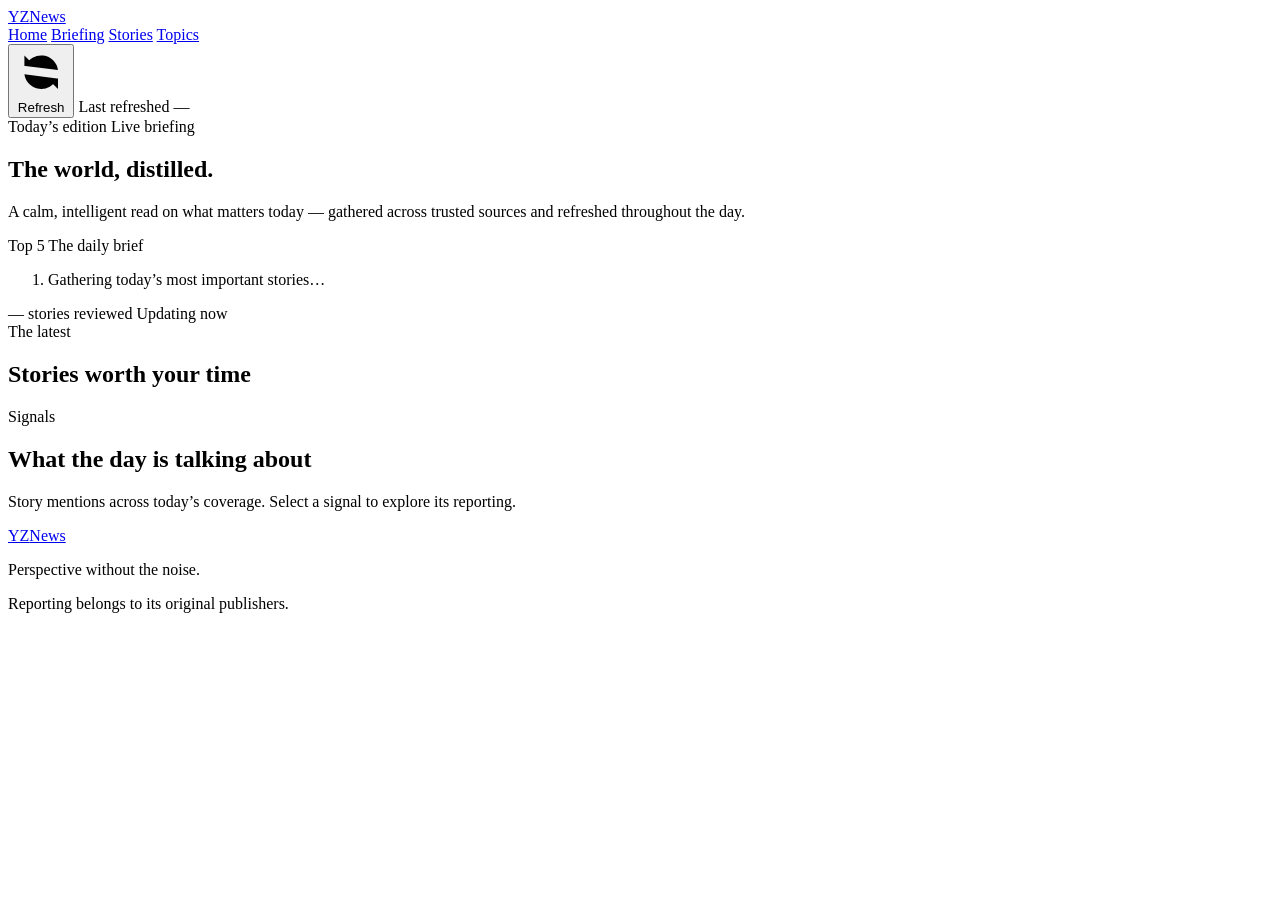
==== public/index.html @ 64537521 "Show exact Eastern refresh time" ====
<!doctype html>
<html lang="en">
<head>
  <meta charset="utf-8">
  <meta name="viewport" content="width=device-width, initial-scale=1">
  <meta name="theme-color" content="#f5f1e8">
  <meta name="description" content="YZ News is a calm, intelligent daily briefing on the stories that matter.">
  <link rel="canonical" href="https://news.yuxianzhang.com/">
  <meta property="og:title" content="YZ News — Your daily briefing">
  <meta property="og:description" content="The world, distilled. A calm read on what matters today.">
  <meta property="og:url" content="https://news.yuxianzhang.com/">
  <meta property="og:type" content="website">
  <title>YZ News — Your daily briefing</title>
  <link rel="preconnect" href="https://fonts.googleapis.com">
  <link rel="preconnect" href="https://fonts.gstatic.com" crossorigin>
  <link href="https://fonts.googleapis.com/css2?family=DM+Mono:wght@300;400;500&family=Manrope:wght@400;500;600;700&family=Newsreader:opsz,wght@6..72,500;6..72,600&display=swap" rel="stylesheet">
  <link rel="stylesheet" href="/styles.css">
</head>
<body>
  <header class="site-header">
    <a class="brand" href="/" aria-label="YZ News home">
      <span class="brand-mark">YZ</span><span>News</span>
    </a>
    <nav class="top-nav" aria-label="Primary">
      <a href="https://yuxianzhang.com">Home</a>
      <a href="#briefing">Briefing</a>
      <a href="#stories">Stories</a>
      <a href="#topics">Topics</a>
    </nav>
    <div class="refresh-control">
      <button class="refresh-button" id="refreshButton" type="button">
        <svg viewBox="0 0 24 24" aria-hidden="true"><path d="M20 11a8.1 8.1 0 0 0-15.5-2M4 4v5h5M4 13a8.1 8.1 0 0 0 15.5 2M20 20v-5h-5"/></svg>
        Refresh
      </button>
      <span class="refresh-time" id="headerUpdatedAt">Last refreshed —</span>
    </div>
  </header>

  <main>
    <section class="hero" id="briefing">
      <div class="edition-line">
        <span id="todayLabel">Today’s edition</span>
        <span class="live-dot"><i></i> Live briefing</span>
      </div>
      <h1>The world, distilled.</h1>
      <p class="dek">A calm, intelligent read on what matters today — gathered across trusted sources and refreshed throughout the day.</p>
      <div class="brief-card">
        <div class="brief-label"><span>Top 5</span> The daily brief</div>
        <ol class="brief-list" id="briefingList">
          <li>Gathering today’s most important stories…</li>
        </ol>
        <div class="brief-meta">
          <span id="storyCount">— stories reviewed</span>
          <span id="updatedAt">Updating now</span>
        </div>
      </div>
    </section>

    <section class="story-section" id="stories">
      <div class="section-heading">
        <div>
          <span class="eyebrow">The latest</span>
          <h2>Stories worth your time</h2>
          <button class="active-topic" id="activeTopic" type="button" hidden></button>
        </div>
        <div class="filters" id="filters" aria-label="Filter by category"></div>
      </div>
      <div class="lead-grid" id="leadGrid">
        <div class="skeleton lead-skeleton"></div>
        <div class="skeleton side-skeleton"></div>
      </div>
      <div class="story-list" id="storyList"></div>
      <button class="load-more" id="loadMore" type="button" hidden>Show more stories <span>↓</span></button>
    </section>

    <section class="topics-section" id="topics">
      <div>
        <span class="eyebrow">Signals</span>
        <h2>What the day is talking about</h2>
        <p class="topics-note">Story mentions across today’s coverage. Select a signal to explore its reporting.</p>
      </div>
      <div class="topic-chart" id="topicChart" aria-label="Trending topic chart"></div>
    </section>
  </main>

  <footer>
    <a class="brand footer-brand" href="/" aria-label="YZ News home"><span class="brand-mark">YZ</span><span>News</span></a>
    <p>Perspective without the noise.</p>
    <p class="source-note" id="sourceNote">Reporting belongs to its original publishers.</p>
  </footer>

  <template id="storyRowTemplate">
    <article class="story-row">
      <div class="story-number"></div>
      <div class="story-copy">
        <div class="story-meta"><span class="category"></span><span class="source"></span><span class="time"></span></div>
        <h3><a target="_blank" rel="noopener noreferrer"></a></h3>
        <p></p>
      </div>
      <div class="story-arrow">↗</div>
    </article>
  </template>
  <script src="/app.js" defer></script>
</body>
</html>
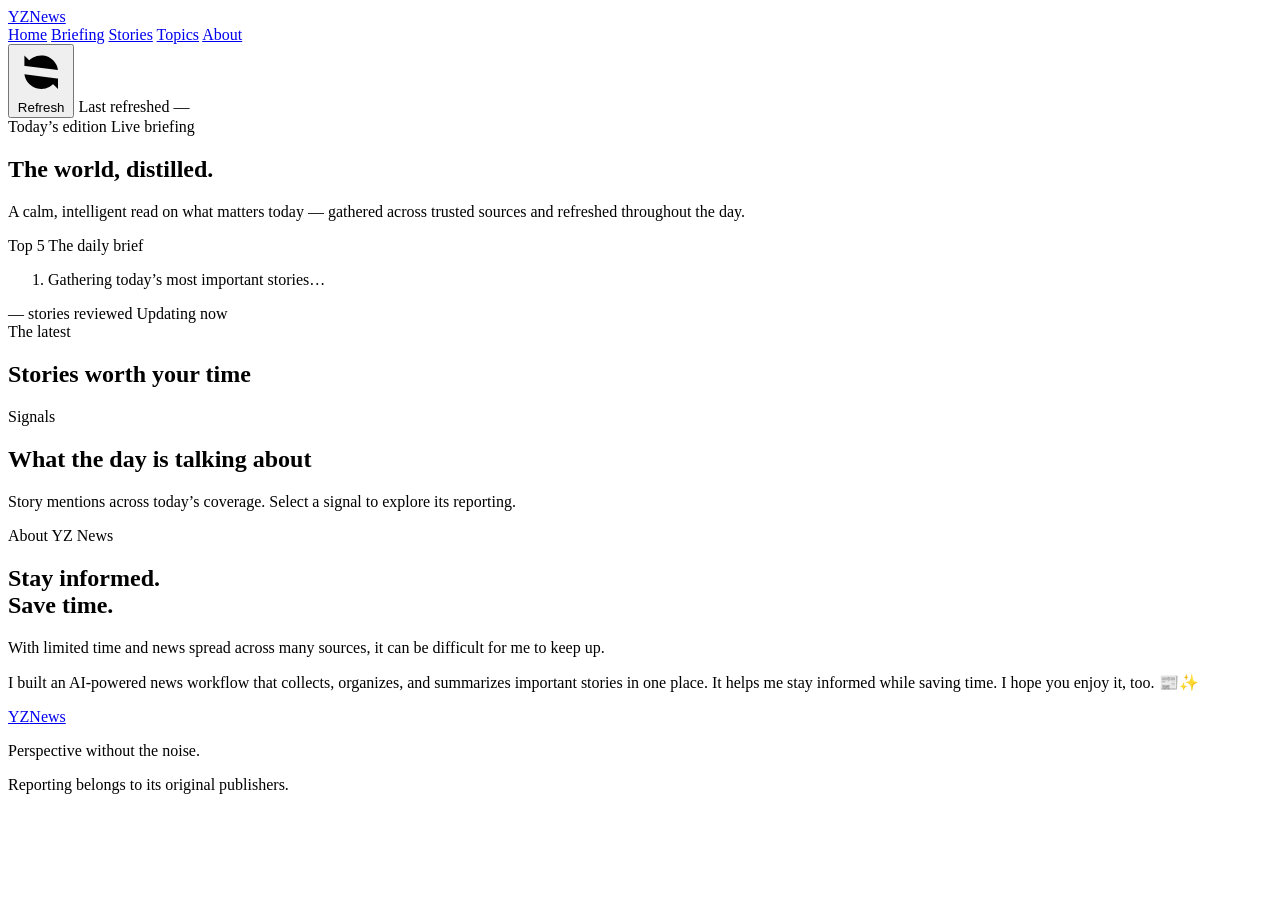
==== commit 8b400d71: "Add About section" ====
--- a/public/index.html
+++ b/public/index.html
@@ -26,6 +26,7 @@
       <a href="#briefing">Briefing</a>
       <a href="#stories">Stories</a>
       <a href="#topics">Topics</a>
+      <a href="#about">About</a>
     </nav>
     <div class="refresh-control">
       <button class="refresh-button" id="refreshButton" type="button">
@@ -81,6 +82,17 @@
       </div>
       <div class="topic-chart" id="topicChart" aria-label="Trending topic chart"></div>
     </section>
+
+    <section class="about-section" id="about">
+      <div>
+        <span class="eyebrow">About YZ News</span>
+        <h2>Stay informed.<br>Save time.</h2>
+      </div>
+      <div class="about-copy">
+        <p>With limited time and news spread across many sources, it can be difficult for me to keep up.</p>
+        <p>I built an AI-powered news workflow that collects, organizes, and summarizes important stories in one place. It helps me stay informed while saving time. I hope you enjoy it, too. 📰✨</p>
+      </div>
+    </section>
   </main>
 
   <footer>
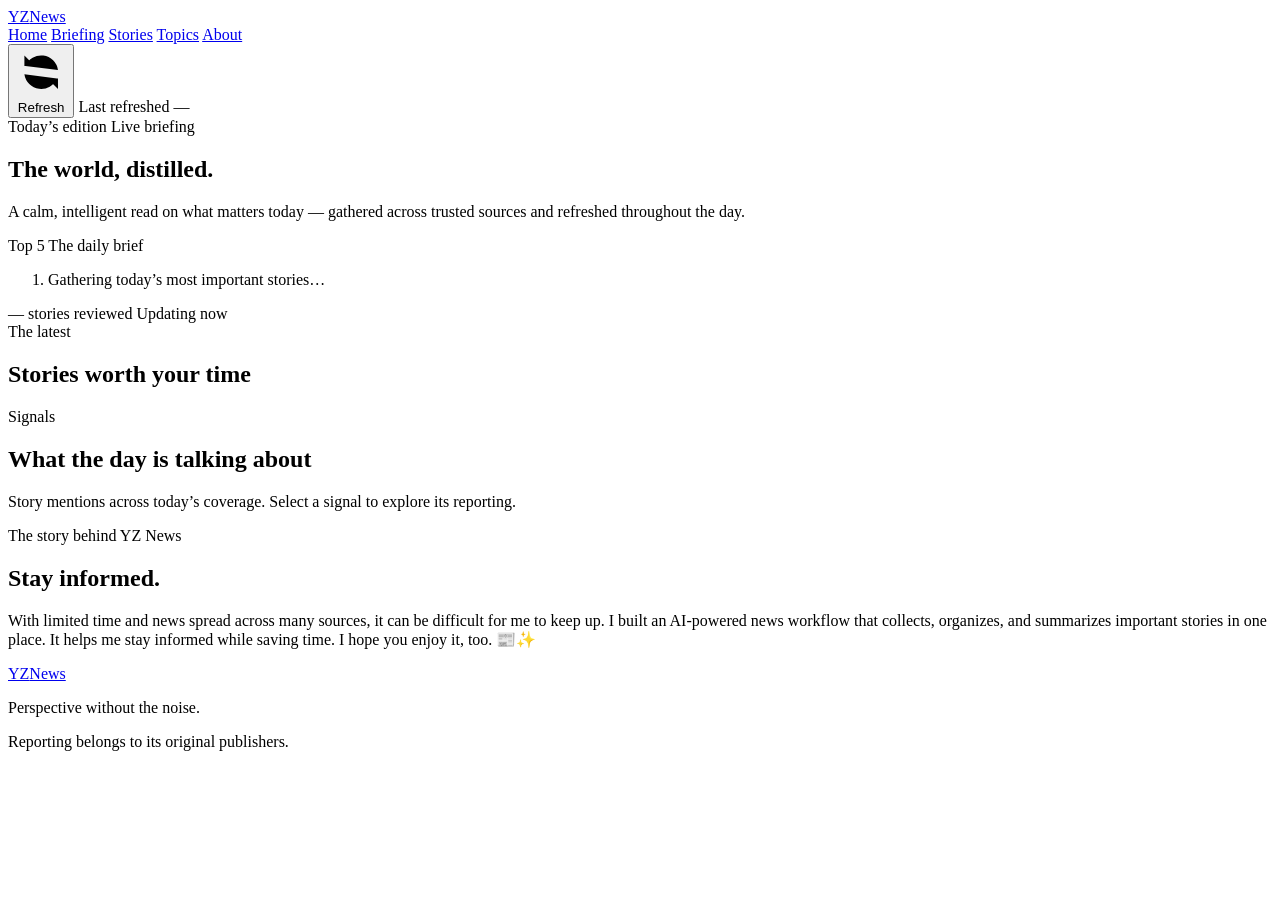
==== commit f331b477: "Refine About section layout" ====
--- a/public/index.html
+++ b/public/index.html
@@ -85,12 +85,11 @@
 
     <section class="about-section" id="about">
       <div>
-        <span class="eyebrow">About YZ News</span>
-        <h2>Stay informed.<br>Save time.</h2>
+        <span class="eyebrow">The story behind YZ News</span>
       </div>
       <div class="about-copy">
-        <p>With limited time and news spread across many sources, it can be difficult for me to keep up.</p>
-        <p>I built an AI-powered news workflow that collects, organizes, and summarizes important stories in one place. It helps me stay informed while saving time. I hope you enjoy it, too. 📰✨</p>
+        <h2 class="about-heading">Stay informed.</h2>
+        <p>With limited time and news spread across many sources, it can be difficult for me to keep up. I built an AI-powered news workflow that collects, organizes, and summarizes important stories in one place. It helps me stay informed while saving time. I hope you enjoy it, too. 📰✨</p>
       </div>
     </section>
   </main>
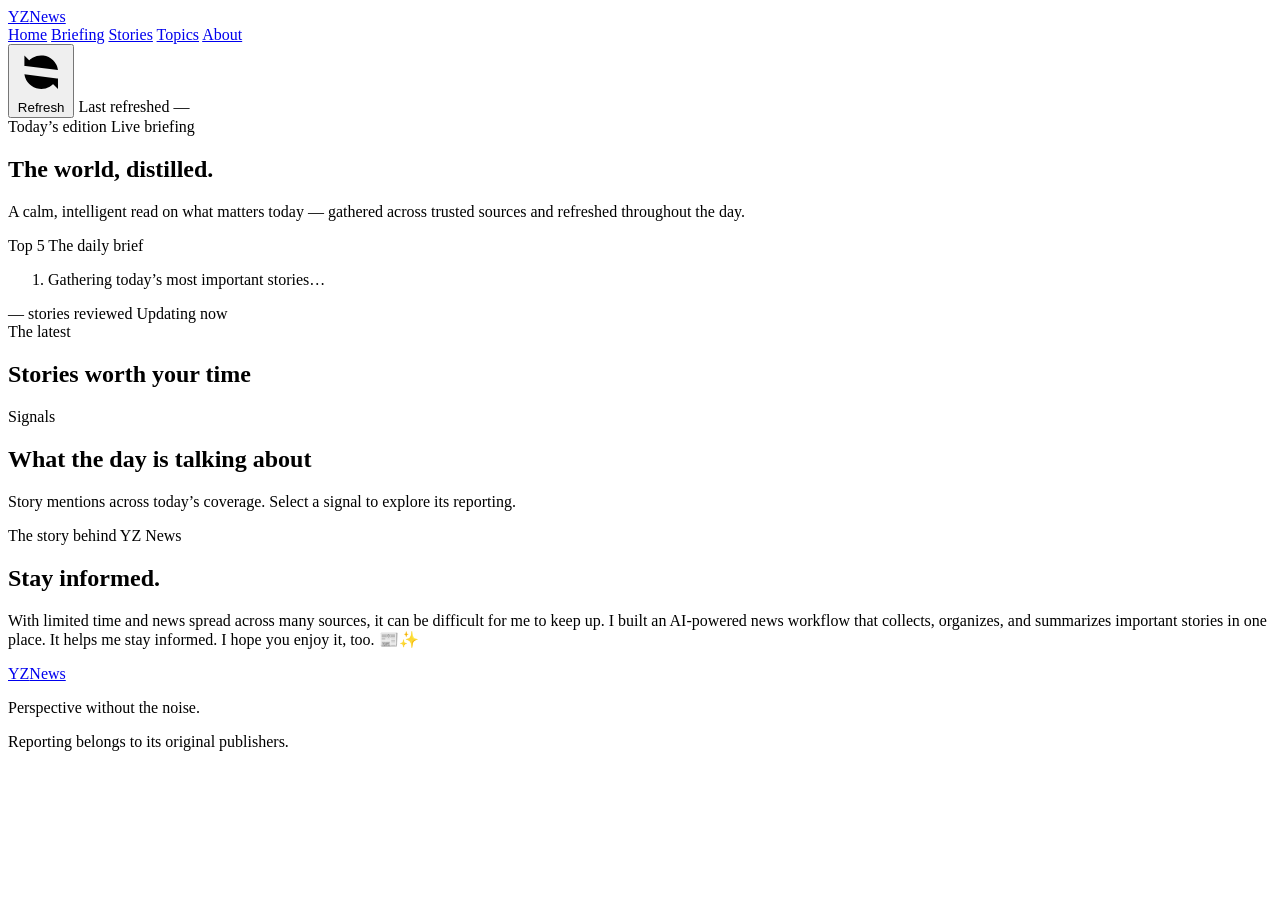
==== commit 3b73166c: "Simplify About copy" ====
--- a/public/index.html
+++ b/public/index.html
@@ -89,7 +89,7 @@
       </div>
       <div class="about-copy">
         <h2 class="about-heading">Stay informed.</h2>
-        <p>With limited time and news spread across many sources, it can be difficult for me to keep up. I built an AI-powered news workflow that collects, organizes, and summarizes important stories in one place. It helps me stay informed while saving time. I hope you enjoy it, too. 📰✨</p>
+        <p>With limited time and news spread across many sources, it can be difficult for me to keep up. I built an AI-powered news workflow that collects, organizes, and summarizes important stories in one place. It helps me stay informed. I hope you enjoy it, too. 📰✨</p>
       </div>
     </section>
   </main>
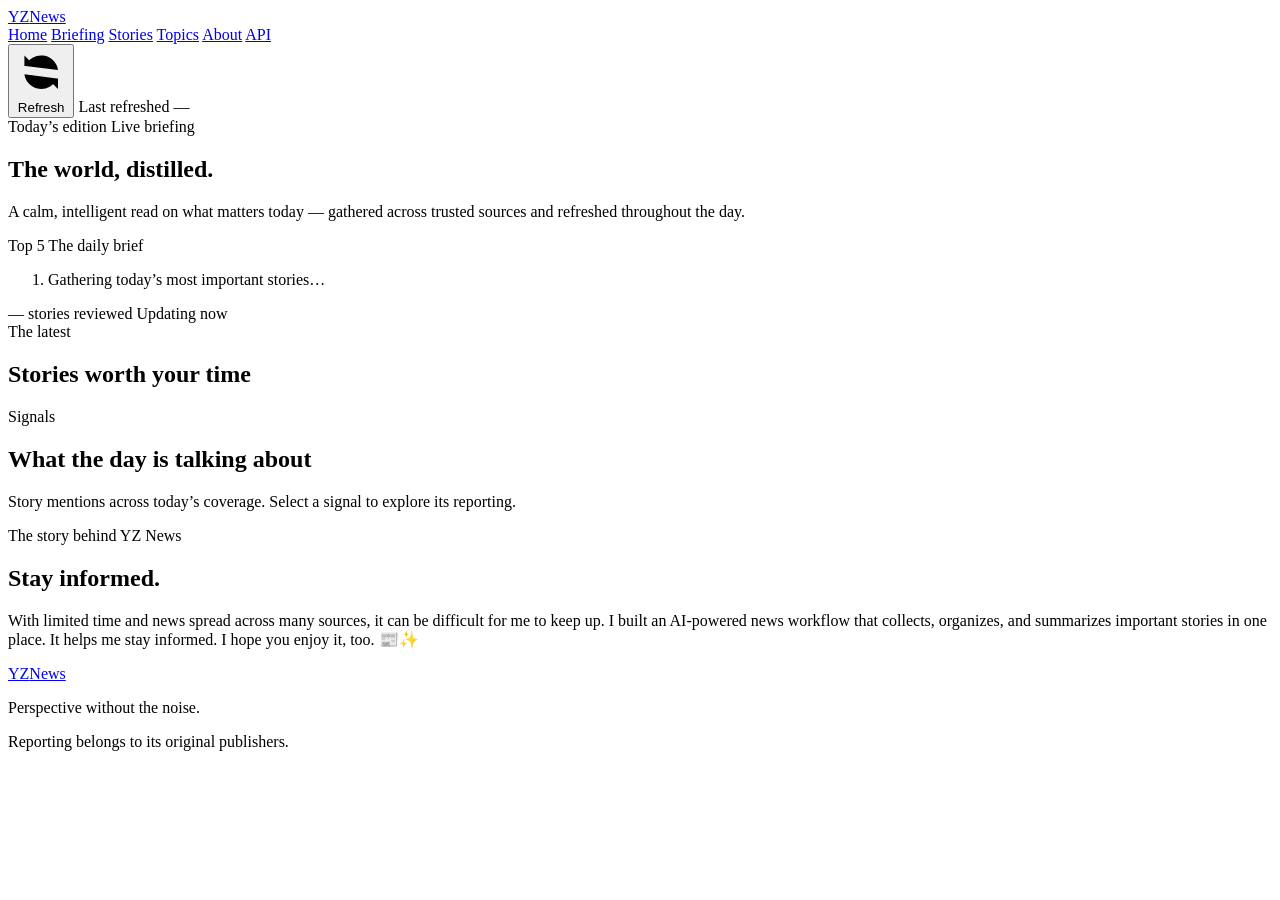
==== commit cee40a66: "Add versioned static news API" ====
--- a/public/index.html
+++ b/public/index.html
@@ -27,6 +27,7 @@
       <a href="#stories">Stories</a>
       <a href="#topics">Topics</a>
       <a href="#about">About</a>
+      <a href="/api/">API</a>
     </nav>
     <div class="refresh-control">
       <button class="refresh-button" id="refreshButton" type="button">
@@ -86,9 +87,9 @@
     <section class="about-section" id="about">
       <div>
         <span class="eyebrow">The story behind YZ News</span>
+        <h2 class="about-heading">Stay informed.</h2>
       </div>
       <div class="about-copy">
-        <h2 class="about-heading">Stay informed.</h2>
         <p>With limited time and news spread across many sources, it can be difficult for me to keep up. I built an AI-powered news workflow that collects, organizes, and summarizes important stories in one place. It helps me stay informed. I hope you enjoy it, too. 📰✨</p>
       </div>
     </section>
